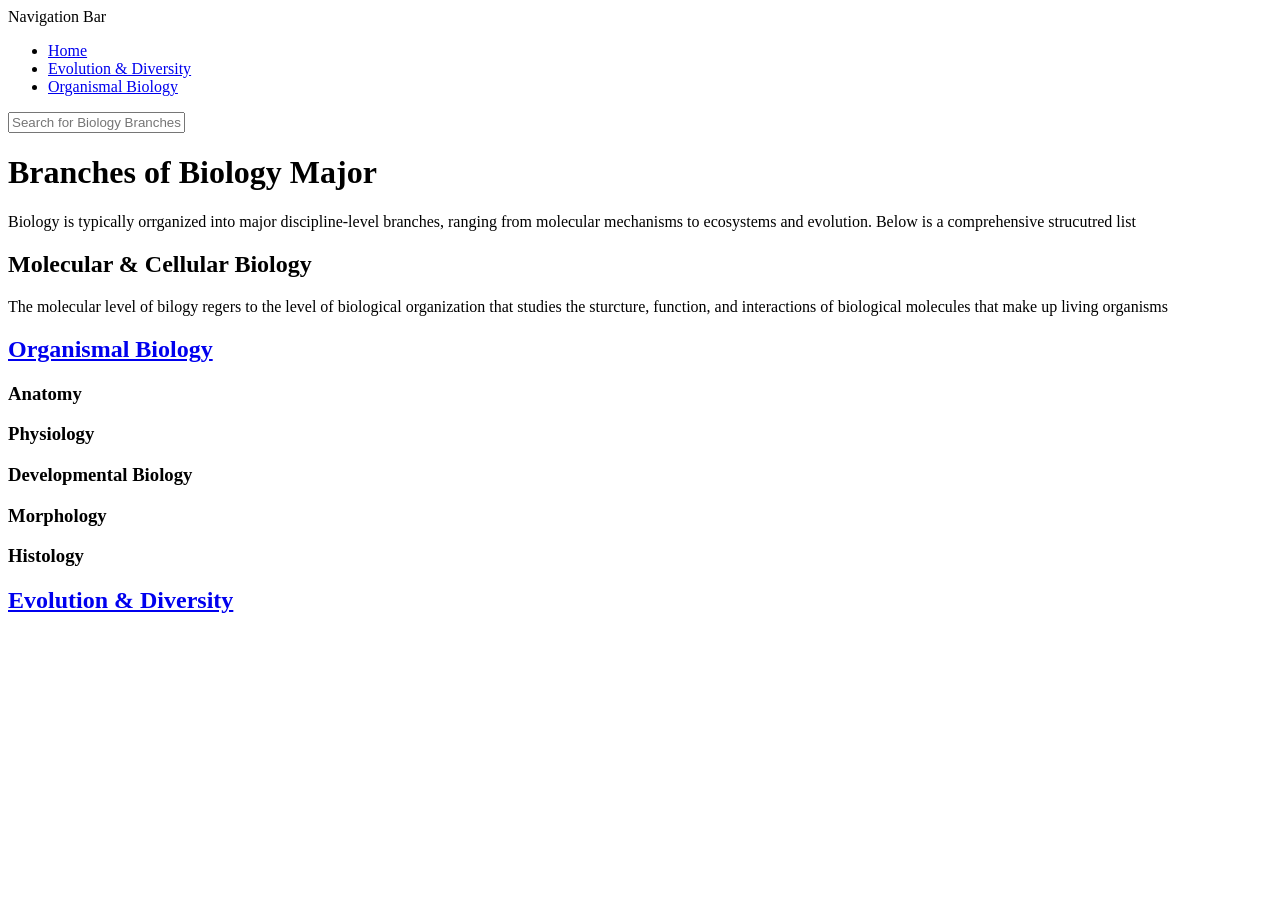
==== docs/index.html @ e861f2f2 "Reinitial commit" ====
<!DOCTYPE html>
<html>
<head> 
  <title> Biology Major Branches </title>
</head>
<!-- <link rel="stylesheet" href="css/Biology_branches_website.css"> -->
    <body> 
      <nav class="navbar"> 
        <div class="navbar-logo"> Navigation Bar </div>
        <ul class="navbar-links"> 
          <li> <a href="index.html"> Home </a></li>
          <li> <a href="pages/Evolution_and_Diversity.html"> Evolution & Diversity </a> </li>
          <li> <a href="pages/Organismal_Biology.html">Organismal Biology</a> </li>
        </ul>
        <div class="navbar-search">
          <input type="text" placeholder="Search for Biology Branches" />
        </div>
      </nav> 


    	<h1> Branches of Biology Major </h1>

    	<P> Biology is typically orrganized into major discipline-level branches, ranging from molecular mechanisms to ecosystems and evolution. Below is a comprehensive strucutred list </P>
        	<h2> Molecular & Cellular Biology </h2>
    		<p> The molecular level of bilogy regers to the level of biological organization that studies the sturcture, function, and interactions of biological molecules that make up living organisms</p>

            <h2> <a href="Organismal_Biology.html">Organismal Biology</a> </h2>
            
                <h3> Anatomy </h3>
                <h3> Physiology </h3>
                <h3> Developmental Biology </h3>
                <h3> Morphology </h3>
                <h3> Histology </h3>
            <h2>
              <a href="evolution/evolution_diversity.html" target="_blank"> Evolution & Diversity</a>
    </body>
</html>
---- docs/css/Biology_branches_website.css ----
body {
	background-color: lightsteelblue;
}

ul {
	list-style-type: none;
	margin: 1;
	margin-bottom: 20px;
	padding: 2;
	background-color: lightcyan;
}

ul li{
	float: left;
}

ul li a {
	display: block;
	color: black;
	padding: 14px 16px;
	text-decoration: underline;
}
h1 {
	text-align: center;
	color: darkcyan; 
	margin-top: 100px;
}
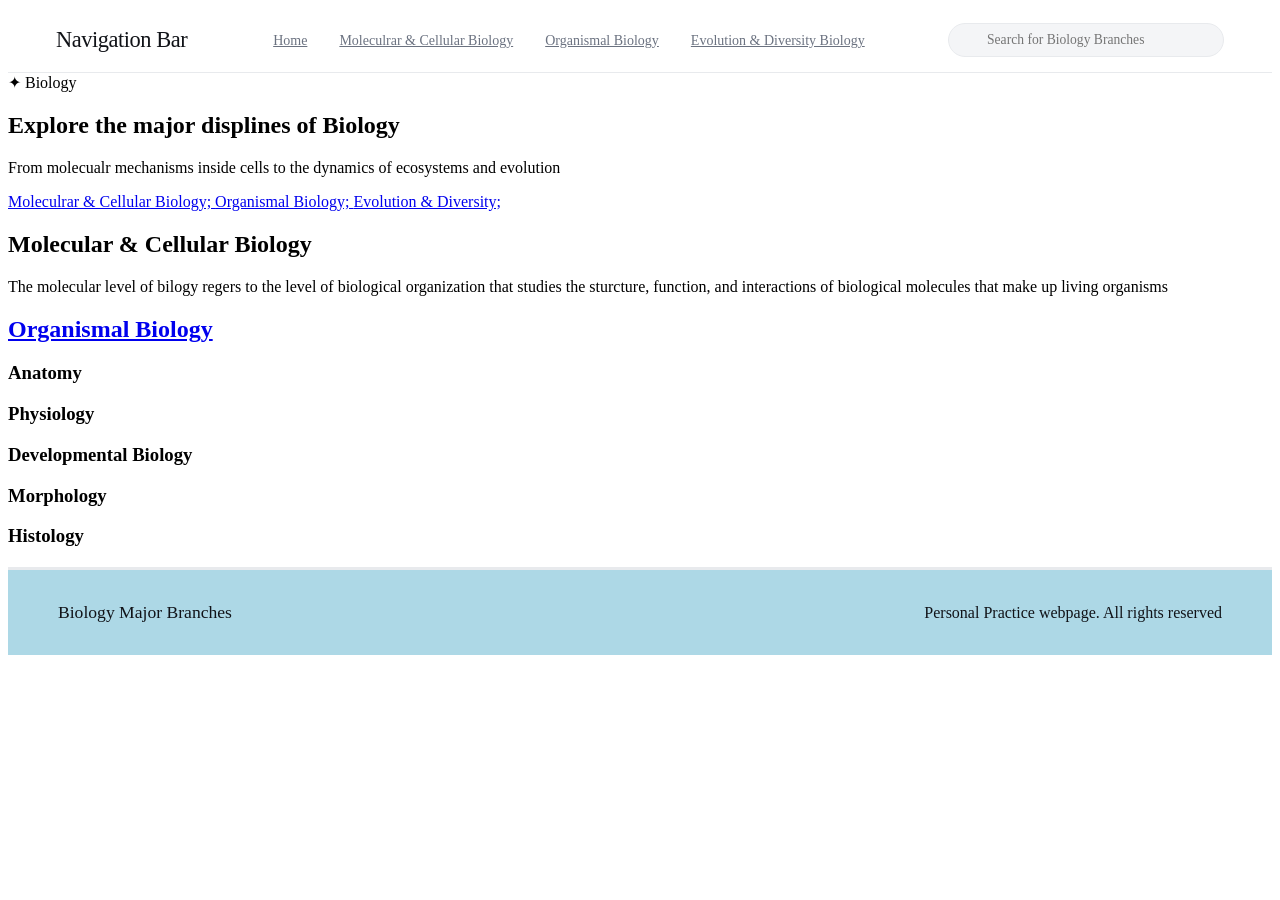
==== commit fd738c9f: "update navbar and footer parts" ====
--- a/docs/index.html
+++ b/docs/index.html
@@ -1,37 +1,57 @@
 <!DOCTYPE html>
 <html>
-<head> 
-  <title> Biology Major Branches </title>
-</head>
-<!-- <link rel="stylesheet" href="css/Biology_branches_website.css"> -->
-    <body> 
-      <nav class="navbar"> 
-        <div class="navbar-logo"> Navigation Bar </div>
-        <ul class="navbar-links"> 
-          <li> <a href="index.html"> Home </a></li>
-          <li> <a href="pages/Evolution_and_Diversity.html"> Evolution & Diversity </a> </li>
-          <li> <a href="pages/Organismal_Biology.html">Organismal Biology</a> </li>
-        </ul>
-        <div class="navbar-search">
-          <input type="text" placeholder="Search for Biology Branches" />
-        </div>
-      </nav> 
+  <head> 
+    <title> Biology Major Branches </title>
+  </head>
+<!--This link the style.css with this html-->
+<link rel="stylesheet" href="css/Biology_branches_website.css"> 
+<!--This is the navigation bar part-->
+<body> 
+  <nav class="navbar"> 
+    <div class="navbar-logo"> Navigation Bar </div>
+    <ul class="navbar-links"> 
+      <li> <a href="index.html"> Home </a></li>
+      <li> <a href="pages/Molecular_and_Cellular_Biol.html">Moleculrar & Cellular Biology </a> </li>
+      <li> <a href="pages/Organismal_Biology.html">Organismal Biology </a> </li>
+      <li> <a href="pages/Evolution_and_Diversity.html"> Evolution & Diversity Biology </a> </li>
+    </ul>
+    <div class="navbar-search">
+      <input type="text" placeholder="Search for Biology Branches" />
+    </div>
+  </nav> 
+
+<!--This is the Hero part; Which is the Part that after navigation bar-->
+  <section cleass="hero"> 
+    <div class="hero-badge">✦ Biology </div>
+    <h1> Explore the major displines of Biology </h1>
+    <P> From molecualr mechanisms inside cells to the dynamics of ecosystems and evolution </P>
+    <div class="hero-tags"> 
+      <a class="hero-tag" href="pages/Molecular_and_Cellular_Biol.html" target="_blank"> Moleculrar & Cellular Biology; </a>
+      <a class="hero-tag"href="pages/Organismal_Biology.html"  target="_blank"> Organismal Biology; </a> 
+      <a class="hero-tag"href="pages/Evolution_and_Diversity.html" target="_blank"> Evolution & Diversity; </a>
+    </div>
+      <h2> Molecular & Cellular Biology </h2>
+    <p> The molecular level of bilogy regers to the level of biological organization that studies the sturcture, function, and interactions of biological molecules that make up living organisms</p>
+
+        <h2> <a href="pages/Organismal_Biology.html">Organismal Biology</a> </h2>
+            <h3> Anatomy </h3>
+            <h3> Physiology </h3>
+            <h3> Developmental Biology </h3>
+            <h3> Morphology </h3>
+            <h3> Histology </h3>
+        <h2>
+
+  </section>
+
+  <!--This is the Main part; -->
 
 
-    	<h1> Branches of Biology Major </h1>
+  <!--This is the footer part; -->
+  <footer class="footer"> 
+    <div class="footer-logo"> Biology Major Branches</div>
+    <div> Personal Practice webpage. All rights reserved</div>
+  </footer>
+  
 
-    	<P> Biology is typically orrganized into major discipline-level branches, ranging from molecular mechanisms to ecosystems and evolution. Below is a comprehensive strucutred list </P>
-        	<h2> Molecular & Cellular Biology </h2>
-    		<p> The molecular level of bilogy regers to the level of biological organization that studies the sturcture, function, and interactions of biological molecules that make up living organisms</p>
-
-            <h2> <a href="Organismal_Biology.html">Organismal Biology</a> </h2>
-            
-                <h3> Anatomy </h3>
-                <h3> Physiology </h3>
-                <h3> Developmental Biology </h3>
-                <h3> Morphology </h3>
-                <h3> Histology </h3>
-            <h2>
-              <a href="evolution/evolution_diversity.html" target="_blank"> Evolution & Diversity</a>
-    </body>
+</body>
 </html>
--- a/docs/css/Biology_branches_website.css
+++ b/docs/css/Biology_branches_website.css
@@ -1,29 +1,124 @@
+:root {
+  --bg:         #f4f5f7;     
+  --surface:    #ffffff;      
+  --border:     #e8eaed;       
+  --text-main:  #111318;       
+  --text-sub:   #6b7280;       
+  --text-muted: #9ca3af;       
+  --accent:     #2563eb;      
+  --accent-bg:  #eff6ff;      
+  --radius-sm:  8px;
+  --radius-md:  16px;
+  --radius-lg:  24px;
+  --shadow-sm:  0 1px 3px rgba(0,0,0,0.07), 0 1px 2px rgba(0,0,0,0.04);
+  --shadow-md:  0 10px 30px rgba(0,0,0,0.10), 0 2px 8px rgba(0,0,0,0.04);
+  --transition: 0.25s cubic-bezier(0.4, 0, 0.2, 1);
+}
 
 
-body {
-	background-color: lightsteelblue;
+
+.navbar {
+  position: sticky;            
+  top: 0;
+  z-index: 100;
+  background: rgba(255, 255, 255, 0.85);
+  backdrop-filter: blur(12px); 
+  border-bottom: 1px solid var(--border);
+  padding: 0 48px;
+  height: 64px;
+  display: flex;
+  align-items: center;
+  gap: 32px;
 }
 
-ul {
-	list-style-type: none;
-	margin: 1;
-	margin-bottom: 20px;
-	padding: 2;
-	background-color: lightcyan;
+
+.navbar-logo {
+  font-family: 'DM Serif Display', serif;
+  font-size: 1.4rem;
+  color: var(--text-main);
+  letter-spacing: -0.02em;
 }
 
-ul li{
-	float: left;
+.navbar-logo span {
+  color: var(--accent);        
 }
 
-ul li a {
-	display: block;
-	color: black;
-	padding: 14px 16px;
-	text-decoration: underline;
+
+.navbar-links {
+  display: flex;
+  gap: 4px;
+  list-style: none;           
 }
-h1 {
-	text-align: center;
-	color: darkcyan; 
-	margin-top: 100px;
+
+.navbar-links a {
+  font-size: 0.875rem;
+  font-weight: 500;
+  color: var(--text-sub);
+  padding: 6px 14px;
+  border-radius: var(--radius-sm);
+  transition: background var(--transition), color var(--transition);
 }
+
+
+.navbar-links a:hover {
+  background: var(--accent-bg);
+  color: var(--accent);
+}
+
+
+.navbar-links a.active {
+  background: var(--accent-bg);
+  color: var(--accent);
+}
+
+
+.navbar-search {
+  margin-left: auto;
+  position: relative;
+}
+
+.navbar-search input {
+  background: var(--bg);
+  border: 1px solid var(--border);
+  border-radius: 24px;
+  padding: 8px 16px 8px 38px; 
+  font-family: inherit;
+  font-size: 0.85rem;
+  color: var(--text-main);
+  width: 220px;
+  outline: none;
+  transition: all var(--transition);
+}
+
+
+
+/* This is the footer style setting; */
+.footer {
+	background: lightblue;
+	border-top: 3px solid var(--border);
+	padding: 32px 50px;
+	display: flex;
+	align-items: center;
+	justify-content: space-between;
+	color: var(--text-main);
+
+}
+
+.footer-logo {
+  font-size: 1.1rem;
+  color: var(--text-main);
+}
+
+.footer-logo span { color: var(--accent); }
+
+.footer-links {
+  display: flex;
+  gap: 24px;
+}
+
+.footer-links a {
+  color: var(--text-muted);
+  transition: color var(--transition);
+}
+
+.footer-links a:hover { color: var(--accent); }
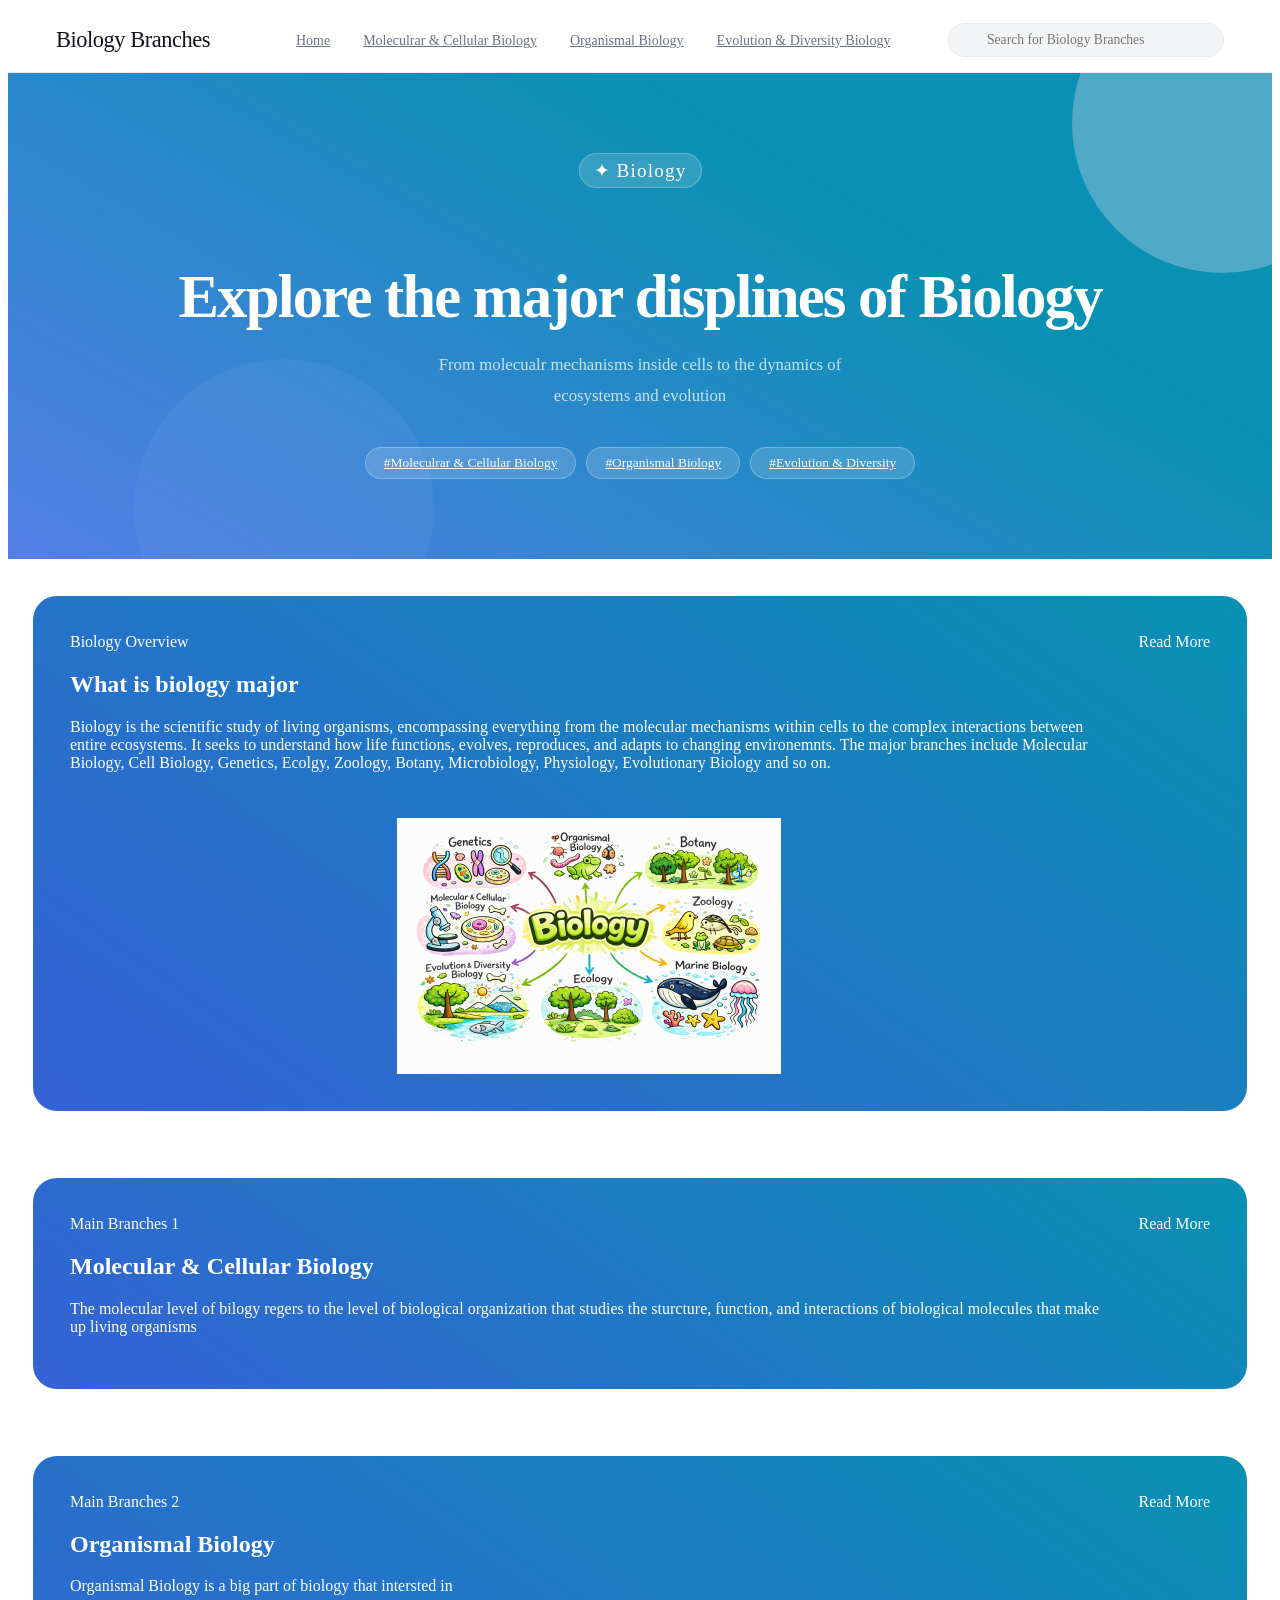
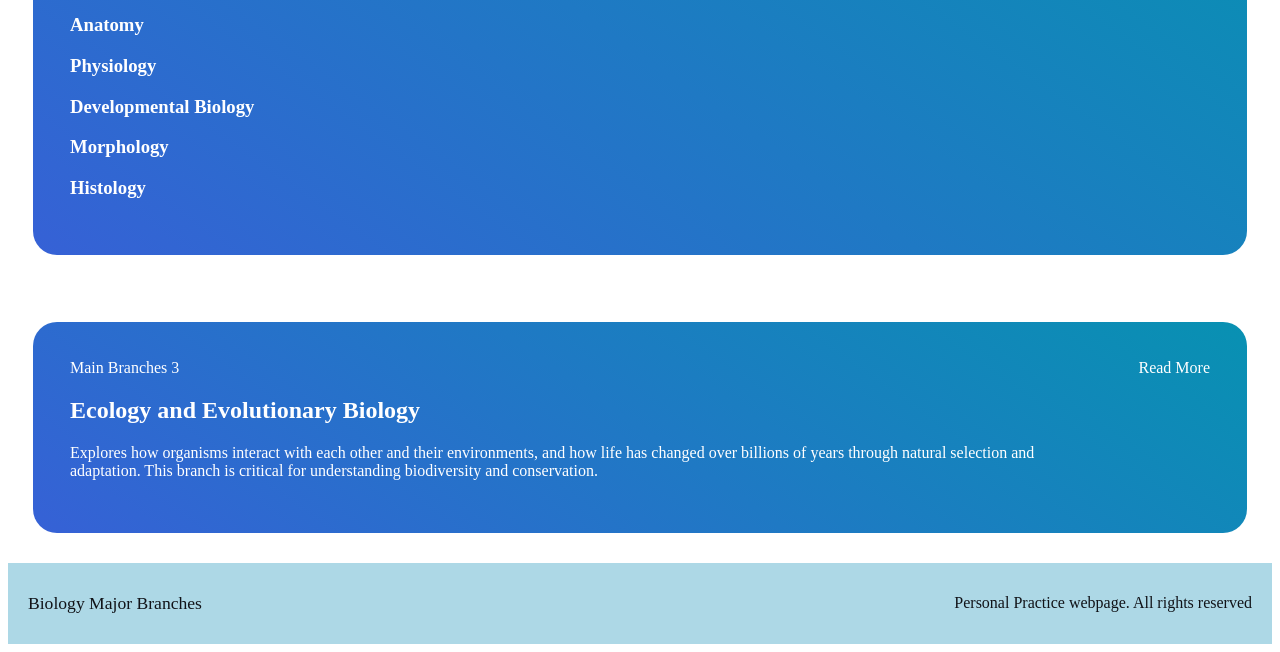
==== commit fa9eea17: "Refine main parts and add more detail" ====
--- a/docs/index.html
+++ b/docs/index.html
@@ -8,12 +8,12 @@
 <!--This is the navigation bar part-->
 <body> 
   <nav class="navbar"> 
-    <div class="navbar-logo"> Navigation Bar </div>
+    <div class="navbar-logo"> Biology Branches </div>
     <ul class="navbar-links"> 
       <li> <a href="index.html"> Home </a></li>
       <li> <a href="pages/Molecular_and_Cellular_Biol.html">Moleculrar & Cellular Biology </a> </li>
       <li> <a href="pages/Organismal_Biology.html">Organismal Biology </a> </li>
-      <li> <a href="pages/Evolution_and_Diversity.html"> Evolution & Diversity Biology </a> </li>
+      <li> <a href="pages/Ecology_and_Evolutionary_Biology.html"> Evolution & Diversity Biology </a> </li>
     </ul>
     <div class="navbar-search">
       <input type="text" placeholder="Search for Biology Branches" />
@@ -21,37 +21,78 @@
   </nav> 
 
 <!--This is the Hero part; Which is the Part that after navigation bar-->
-  <section cleass="hero"> 
+  <section class="hero"> 
     <div class="hero-badge">✦ Biology </div>
     <h1> Explore the major displines of Biology </h1>
     <P> From molecualr mechanisms inside cells to the dynamics of ecosystems and evolution </P>
     <div class="hero-tags"> 
-      <a class="hero-tag" href="pages/Molecular_and_Cellular_Biol.html" target="_blank"> Moleculrar & Cellular Biology; </a>
-      <a class="hero-tag"href="pages/Organismal_Biology.html"  target="_blank"> Organismal Biology; </a> 
-      <a class="hero-tag"href="pages/Evolution_and_Diversity.html" target="_blank"> Evolution & Diversity; </a>
+      <a class="hero-tag" href="pages/Molecular_and_Cellular_Biol.html" target="_blank"> #Moleculrar & Cellular Biology </a>
+      <a class="hero-tag" href="pages/Organismal_Biology.html"  target="_blank"> #Organismal Biology </a> 
+      <a class="hero-tag" href="pages/Ecology_and_Evolutionary_Biology.html" target="_blank"> #Evolution & Diversity </a>
     </div>
-      <h2> Molecular & Cellular Biology </h2>
-    <p> The molecular level of bilogy regers to the level of biological organization that studies the sturcture, function, and interactions of biological molecules that make up living organisms</p>
-
-        <h2> <a href="pages/Organismal_Biology.html">Organismal Biology</a> </h2>
-            <h3> Anatomy </h3>
-            <h3> Physiology </h3>
-            <h3> Developmental Biology </h3>
-            <h3> Morphology </h3>
-            <h3> Histology </h3>
-        <h2>
-
   </section>
 
   <!--This is the Main part; -->
+  <main class="main"> 
+    <div class="long_card"> 
+      <div>
+      <div class="long_card_label"> Biology Overview</div>
+        <h2> What is biology major</h2> 
+        <p> Biology is the scientific study of living organisms, 
+          encompassing everything from the molecular mechanisms within cells to the complex interactions between entire ecosystems. It seeks to understand how life functions, evolves, reproduces, and adapts to changing environemnts. 
+          The major branches include Molecular Biology, Cell Biology, Genetics, Ecolgy, Zoology, Botany, Microbiology, Physiology, Evolutionary Biology and so on.</p>
+      </div>
+      <a class="long_card_link" href="pages/Molecular_and_Cellular_Biol.html" target="_blank"> Read More </a>
+      <img 
+      class="main_image"
+      src="img/Biology_branches_picture.png" 
+      alt="image with different branches of biology"
+      /> 
+
+  </main>
+  <main class="main"> 
+    <div class="long_card"> 
+      <div>
+      <div class="long_card_label"> Main Branches 1</div>
+        <h2> Molecular & Cellular Biology </h2> 
+        <p> The molecular level of bilogy regers to the level of biological organization that 
+          studies the sturcture, function, and interactions of biological molecules that make up living organisms</p>
+      </div>
+      <a class="long_card_link" href="pages/Molecular_and_Cellular_Biol.html" target="_blank"> Read More </a>
+  </main>
+
+  <main class="main"> 
+    <div class="long_card"> 
+      <div>
+      <div class="long_card_label"> Main Branches 2</div>
+        <h2> Organismal Biology </h2> 
+        <p> Organismal Biology is a big part of biology that intersted in </p>
+        <h3> Anatomy </h3>
+        <h3> Physiology </h3>
+        <h3> Developmental Biology </h3>
+        <h3> Morphology </h3>
+        <h3> Histology </h3>
+      </div>
+      <a class="long_card_link" href="pages/Organismal_Biology.html" target="_blank"> Read More </a>
+  </main>
+
+  <main class="main"> 
+    <div class="long_card"> 
+      <div>
+      <div class="long_card_label"> Main Branches 3</div>
+        <h2> Ecology and Evolutionary Biology </h2> 
+        <p> Explores how organisms interact with each other and their environments, and how life has changed over billions of years through natural selection and adaptation. 
+          This branch is critical for understanding biodiversity and conservation. </p>
+      </div>
+      <a class="long_card_link" href="pages/Ecology_and_Evolutionary_Biology.html" target="_blank"> Read More </a>
+  </main>
 
 
   <!--This is the footer part; -->
   <footer class="footer"> 
     <div class="footer-logo"> Biology Major Branches</div>
-    <div> Personal Practice webpage. All rights reserved</div>
+    <div class="footer-end"> Personal Practice webpage. All rights reserved</div>
   </footer>
   
-
 </body>
 </html>
--- a/docs/css/Biology_branches_website.css
+++ b/docs/css/Biology_branches_website.css
@@ -16,7 +16,7 @@
 }
 
 
-
+/* This is the navigation bar style setting; */
 .navbar {
   position: sticky;            
   top: 0;
@@ -39,14 +39,10 @@
   letter-spacing: -0.02em;
 }
 
-.navbar-logo span {
-  color: var(--accent);        
-}
-
 
 .navbar-links {
   display: flex;
-  gap: 4px;
+  gap: 5px;
   list-style: none;           
 }
 
@@ -59,7 +55,7 @@
   transition: background var(--transition), color var(--transition);
 }
 
-
+/* This is color change when putting cursor in the navbar link */
 .navbar-links a:hover {
   background: var(--accent-bg);
   color: var(--accent);
@@ -90,13 +86,148 @@
   transition: all var(--transition);
 }
 
-
-
+/* This is the Hero style setting; */
+/* This is the Hero style setting; */
+.hero {
+	background: linear-gradient(30deg, #527ee6 2%, #0891b2 70%);
+	padding: 80px 50px;
+	text-align: center;
+	position: relative;
+	overflow: hidden;
+}
+
+.hero::before {
+	content: '';
+	position: absolute;
+	width: 300px;
+	height: 300px;
+	border-radius: 70%;
+	background: rgba(211, 211, 239, 0.36);
+	top: -100px;
+  	right: -100px;
+	pointer-events: none;
+}
+
+.hero::after {
+  content: '';
+  position: absolute;
+  width: 300px;
+  height: 300px;
+  border-radius: 50%;
+  background: rgba(255, 255, 255, 0.04);
+  bottom: -100px;
+  left: 10%;
+  pointer-events: none;
+}
+
+.hero-badge {
+  display: inline-flex;
+  align-items: center;
+  gap: 6px;
+  background: rgba(255, 255, 255, 0.15);
+  border: 1px solid rgba(255, 255, 255, 0.25);
+  color: white;
+  font-size: 1.2rem;
+  font-weight: 500;
+  letter-spacing: 0.06em;
+  padding: 5px 14px;
+  border-radius: 20px;
+  margin-bottom: 24px;
+}
+
+.hero h1 {
+  font-family: 'DM Serif Display', serif;
+  font-size: clamp(2.2rem, 5vw, 3.8rem); /* 响应式字号 */
+  color: white;
+  letter-spacing: -0.03em;
+  line-height: 1.15;
+  margin-bottom: 18px;
+}
+
+.hero p {
+  font-size: 1.05rem;
+  color: rgba(255, 255, 255, 0.75);
+  max-width: 480px;
+  margin: 0 auto 36px;
+  font-weight: 300;
+  line-height: 1.8;
+}
+
+.hero-tags {
+  display: flex;
+  gap: 10px;
+  justify-content: center;
+  flex-wrap: wrap;   
+}
+
+.hero-tag {
+  background: rgba(255, 255, 255, 0.15);
+  border: 1px solid rgba(255, 255, 255, 0.25);
+  color: white;
+  padding: 7px 18px;
+  border-radius: 20px;
+  font-size: 0.84rem;
+  cursor: pointer;
+  transition: background var(--transition);
+}
+
+.hero-tag:hover {
+  background: rgba(255, 255, 255, 0.28);
+}
+
+
+.hero-tag.active {
+  background: white;
+  color: var(--accent);
+  font-weight: 600;
+}
+
+
+
+/* This is the Main style setting; */
+/* This is the Main style setting; */
+
+.main {
+  max-width: 1500px;
+  margin: 0 auto;
+  padding: 37px 25px 30px;
+}
+
+.main_image {
+    width: 37%;
+    height: auto;
+    display: block;
+    margin: 0 auto;
+
+}
+
+.long_card {
+	background: linear-gradient(35deg, #3661d6 0%, #0891b2 100%);
+  border-radius: var(--radius-lg);
+  padding: 37px 37px;
+  display: grid; /* we have two div in html */
+  grid-template-columns: 1fr auto;
+  align-items: start;
+  gap: 30px;
+  overflow: auto;
+  color: white;
+}
+
+.long_card h2{
+  color: white;
+}
+
+.long_card_link{
+  color: white;
+  text-decoration: none;
+}
+
+/* This is the footer style setting; */
 /* This is the footer style setting; */
 .footer {
 	background: lightblue;
-	border-top: 3px solid var(--border);
-	padding: 32px 50px;
+	border-top: 3px solid 2px;
+	padding: 30px 10px;
 	display: flex;
 	align-items: center;
 	justify-content: space-between;
@@ -107,18 +238,13 @@
 .footer-logo {
   font-size: 1.1rem;
   color: var(--text-main);
-}
-
-.footer-logo span { color: var(--accent); }
-
-.footer-links {
-  display: flex;
-  gap: 24px;
-}
-
-.footer-links a {
-  color: var(--text-muted);
-  transition: color var(--transition);
-}
-
-.footer-links a:hover { color: var(--accent); }+  padding-left: 10px;
+}
+
+.footer-logo span { 
+  color: var(--accent); }
+
+.footer-end {
+  color: var(--text-main);
+  padding-right: 10px;
+}
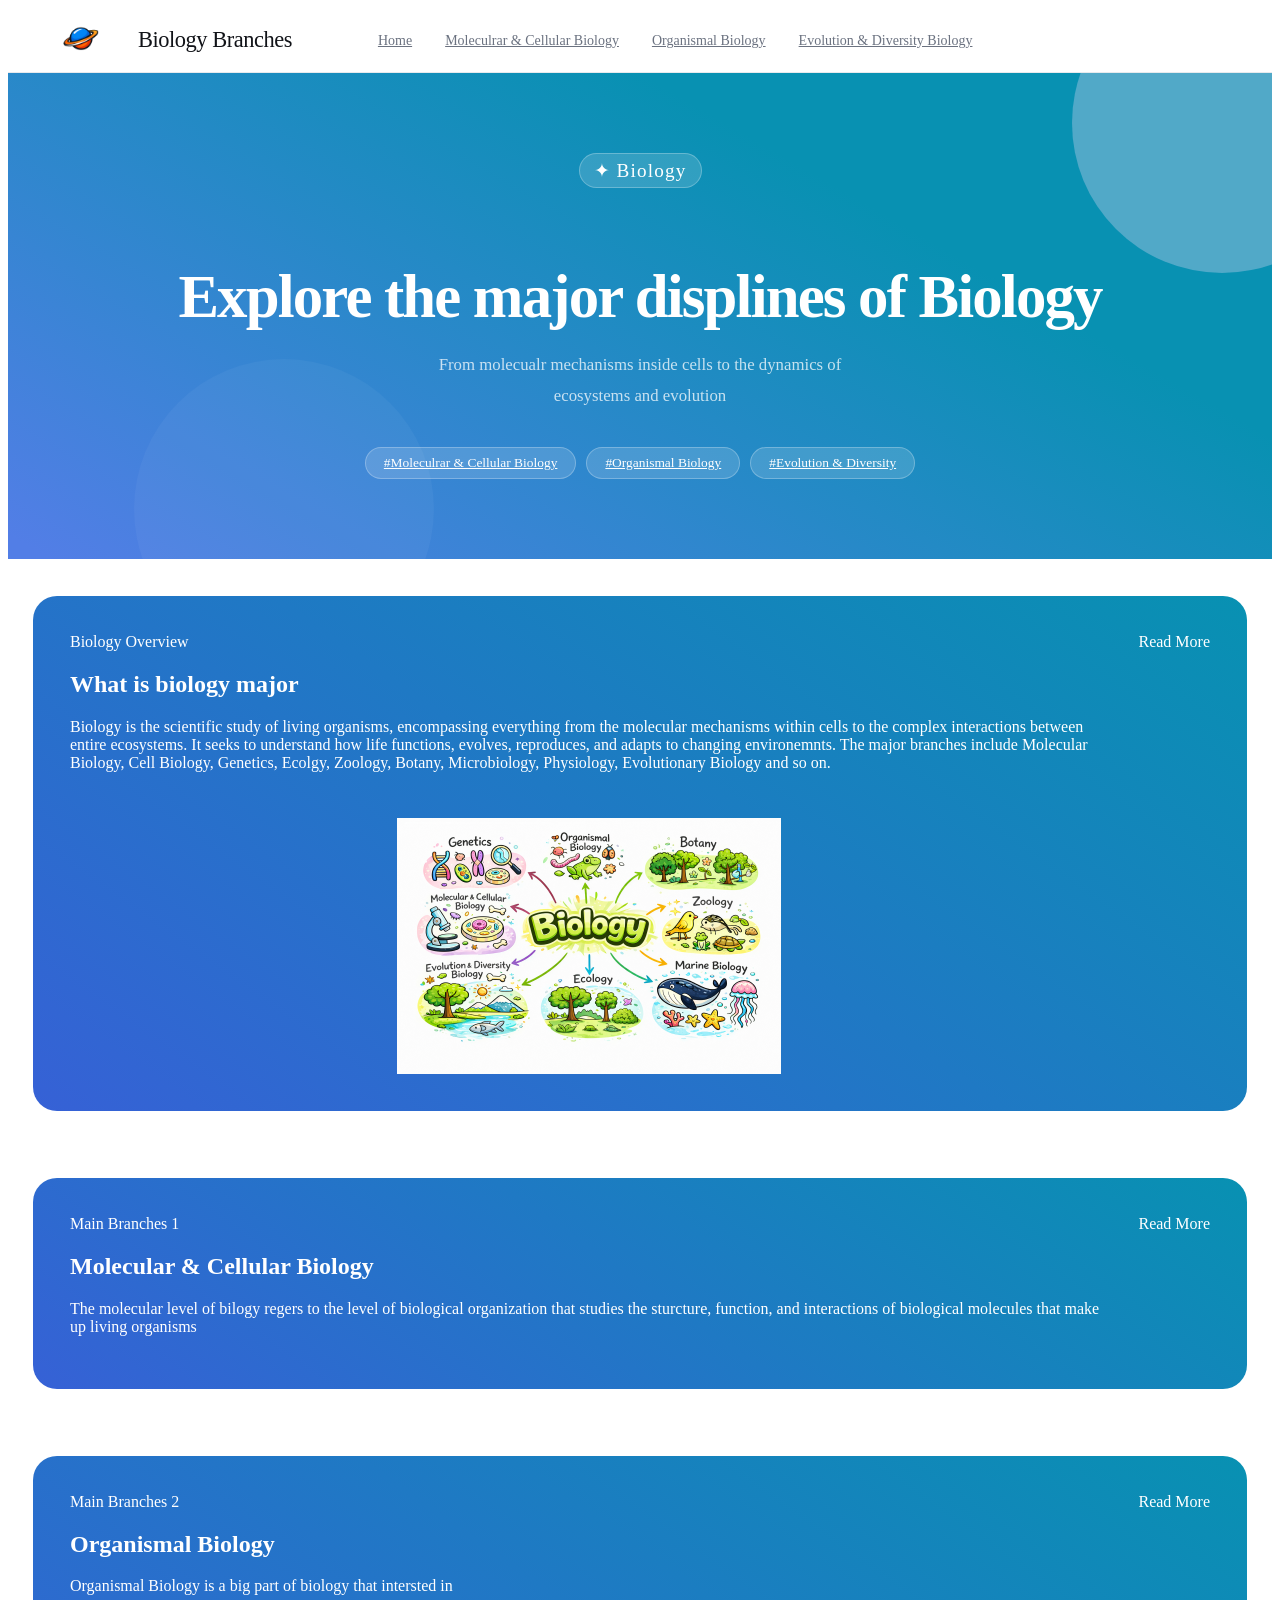
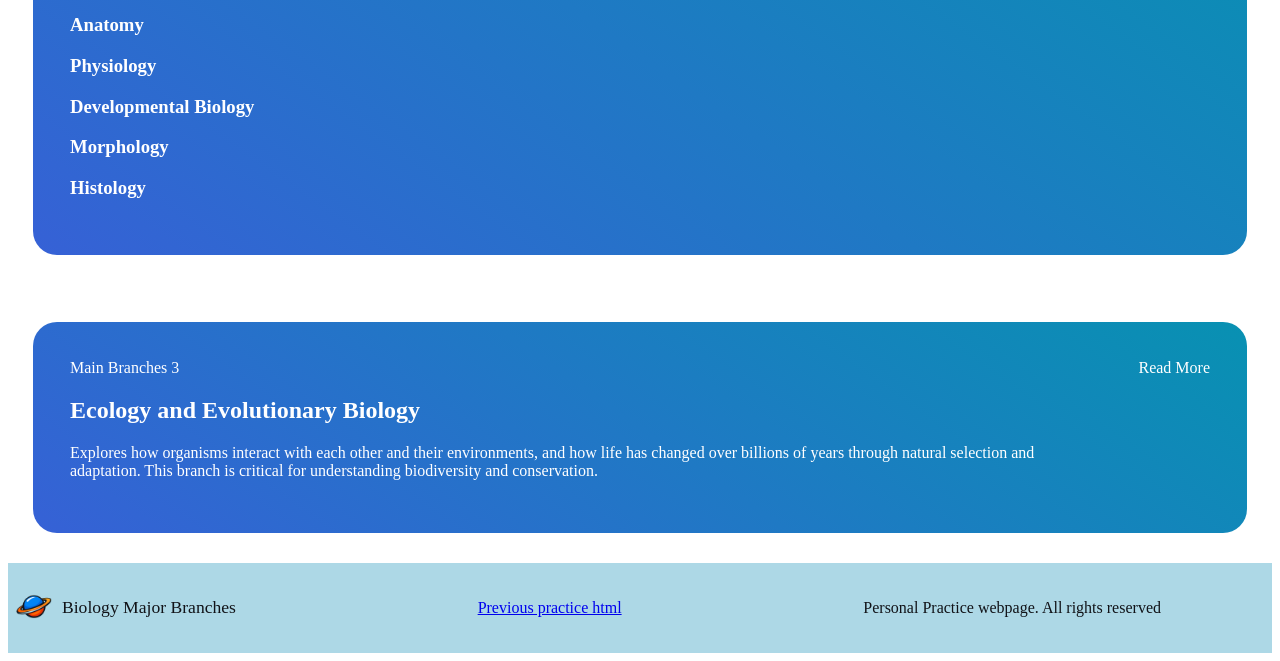
==== commit 77ff0bef: "Refine Favicon and edit css" ====
--- a/docs/index.html
+++ b/docs/index.html
@@ -2,12 +2,15 @@
 <html>
   <head> 
     <title> Biology Major Branches </title>
+  <!--This link the style.css with this html-->
+  <link rel="stylesheet" href="css/Biology_branches_website.css"> 
+  <link rel="icon" href="img/Saturn_Faivcon.png" >
   </head>
-<!--This link the style.css with this html-->
-<link rel="stylesheet" href="css/Biology_branches_website.css"> 
+
 <!--This is the navigation bar part-->
 <body> 
   <nav class="navbar"> 
+    <img src="img/Saturn_Faivcon.png" alt="satrun favicon" >
     <div class="navbar-logo"> Biology Branches </div>
     <ul class="navbar-links"> 
       <li> <a href="index.html"> Home </a></li>
@@ -15,9 +18,10 @@
       <li> <a href="pages/Organismal_Biology.html">Organismal Biology </a> </li>
       <li> <a href="pages/Ecology_and_Evolutionary_Biology.html"> Evolution & Diversity Biology </a> </li>
     </ul>
+    <!-- Searching need js to work
     <div class="navbar-search">
       <input type="text" placeholder="Search for Biology Branches" />
-    </div>
+    </div> --> 
   </nav> 
 
 <!--This is the Hero part; Which is the Part that after navigation bar-->
@@ -90,7 +94,11 @@
 
   <!--This is the footer part; -->
   <footer class="footer"> 
-    <div class="footer-logo"> Biology Major Branches</div>
+    <div class="footer-left"> 
+      <img src="img/Saturn_Faivcon.png" alt="satrun favicon">
+      <div class="footer-logo"> Biology Major Branches</div>
+    </div>
+    <a href="pages/Unit2_Project.html" target="_blank" >Previous practice html</a>
     <div class="footer-end"> Personal Practice webpage. All rights reserved</div>
   </footer>
   
--- a/docs/css/Biology_branches_website.css
+++ b/docs/css/Biology_branches_website.css
@@ -1,17 +1,12 @@
 :root {
-  --bg:         #f4f5f7;     
-  --surface:    #ffffff;      
+  --bg:         #f4f5f7;        
   --border:     #e8eaed;       
   --text-main:  #111318;       
-  --text-sub:   #6b7280;       
-  --text-muted: #9ca3af;       
+  --text-sub:   #6b7280;          
   --accent:     #2563eb;      
   --accent-bg:  #eff6ff;      
   --radius-sm:  8px;
-  --radius-md:  16px;
   --radius-lg:  24px;
-  --shadow-sm:  0 1px 3px rgba(0,0,0,0.07), 0 1px 2px rgba(0,0,0,0.04);
-  --shadow-md:  0 10px 30px rgba(0,0,0,0.10), 0 2px 8px rgba(0,0,0,0.04);
   --transition: 0.25s cubic-bezier(0.4, 0, 0.2, 1);
 }
 
@@ -31,6 +26,11 @@
   gap: 32px;
 }
 
+.navbar img {
+  width: 50px;
+  height: auto;
+}
+
 
 .navbar-logo {
   font-family: 'DM Serif Display', serif;
@@ -227,24 +227,32 @@
 .footer {
 	background: lightblue;
 	border-top: 3px solid 2px;
-	padding: 30px 10px;
+	padding: 20px 1px;
 	display: flex;
 	align-items: center;
-	justify-content: space-between;
+  justify-content: space-between;
 	color: var(--text-main);
 
+}
+
+.footer-left {
+  display: flex;
+  align-items: center;
+  gap: 3px;
+}
+.footer img {
+  width: 50px;
+  height: auto;
 }
 
 .footer-logo {
   font-size: 1.1rem;
   color: var(--text-main);
-  padding-left: 10px;
-}
-
-.footer-logo span { 
-  color: var(--accent); }
+  gap: 12px; 
+}
+
 
 .footer-end {
   color: var(--text-main);
-  padding-right: 10px;
-}
+  padding-right: 110px;
+}
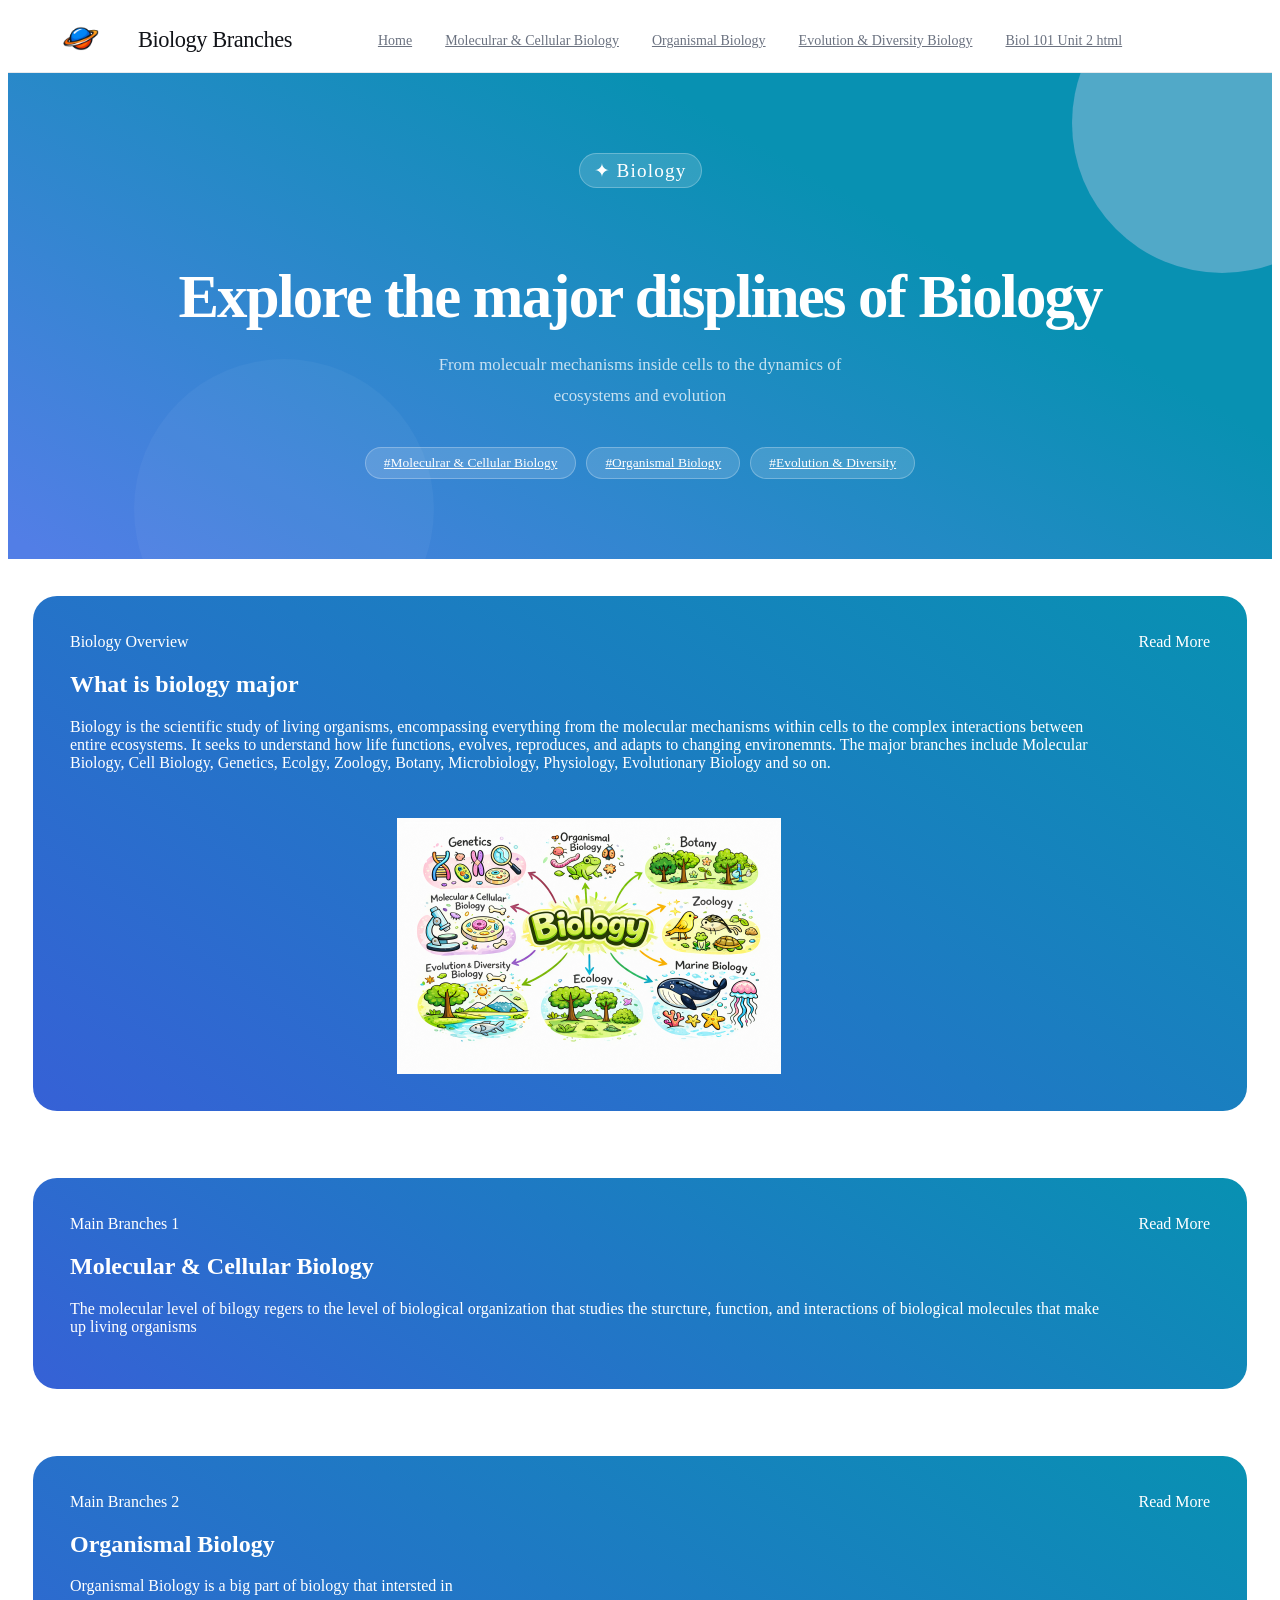
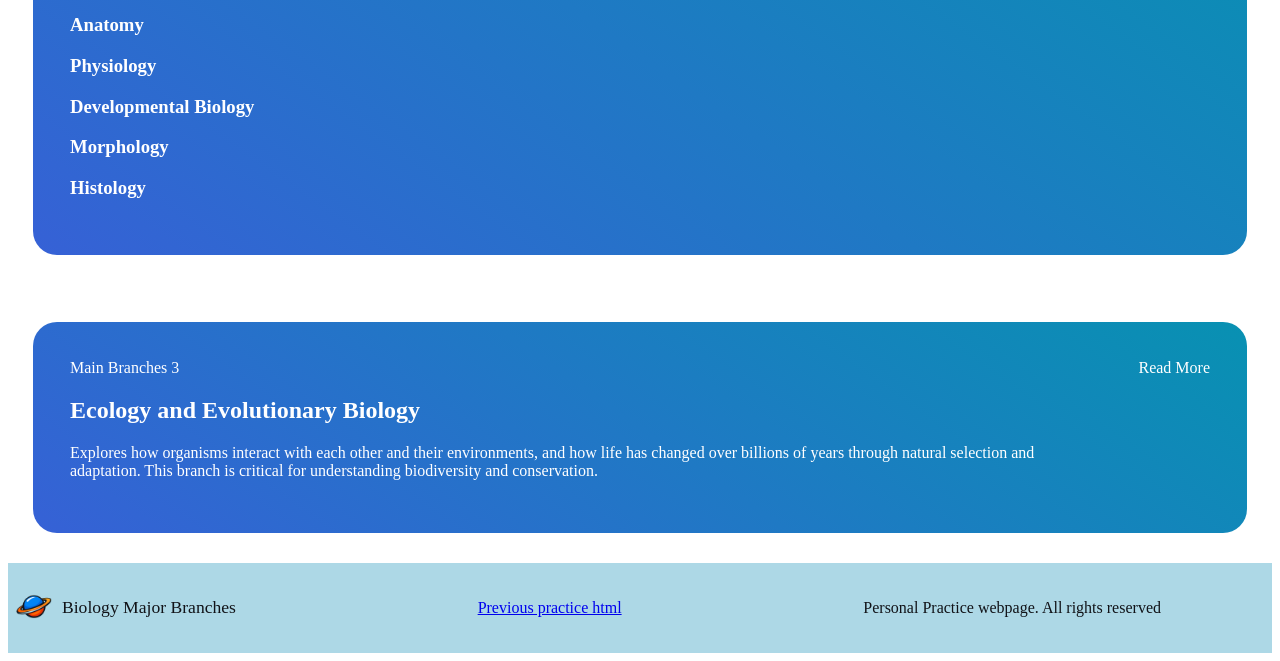
==== commit 28a8b9a8: "add unit projct" ====
--- a/docs/index.html
+++ b/docs/index.html
@@ -17,6 +17,7 @@
       <li> <a href="pages/Molecular_and_Cellular_Biol.html">Moleculrar & Cellular Biology </a> </li>
       <li> <a href="pages/Organismal_Biology.html">Organismal Biology </a> </li>
       <li> <a href="pages/Ecology_and_Evolutionary_Biology.html"> Evolution & Diversity Biology </a> </li>
+      <li> <a href="pages/Unit2_Project.html" target="_blank" >Biol 101 Unit 2 html</a></li>
     </ul>
     <!-- Searching need js to work
     <div class="navbar-search">
